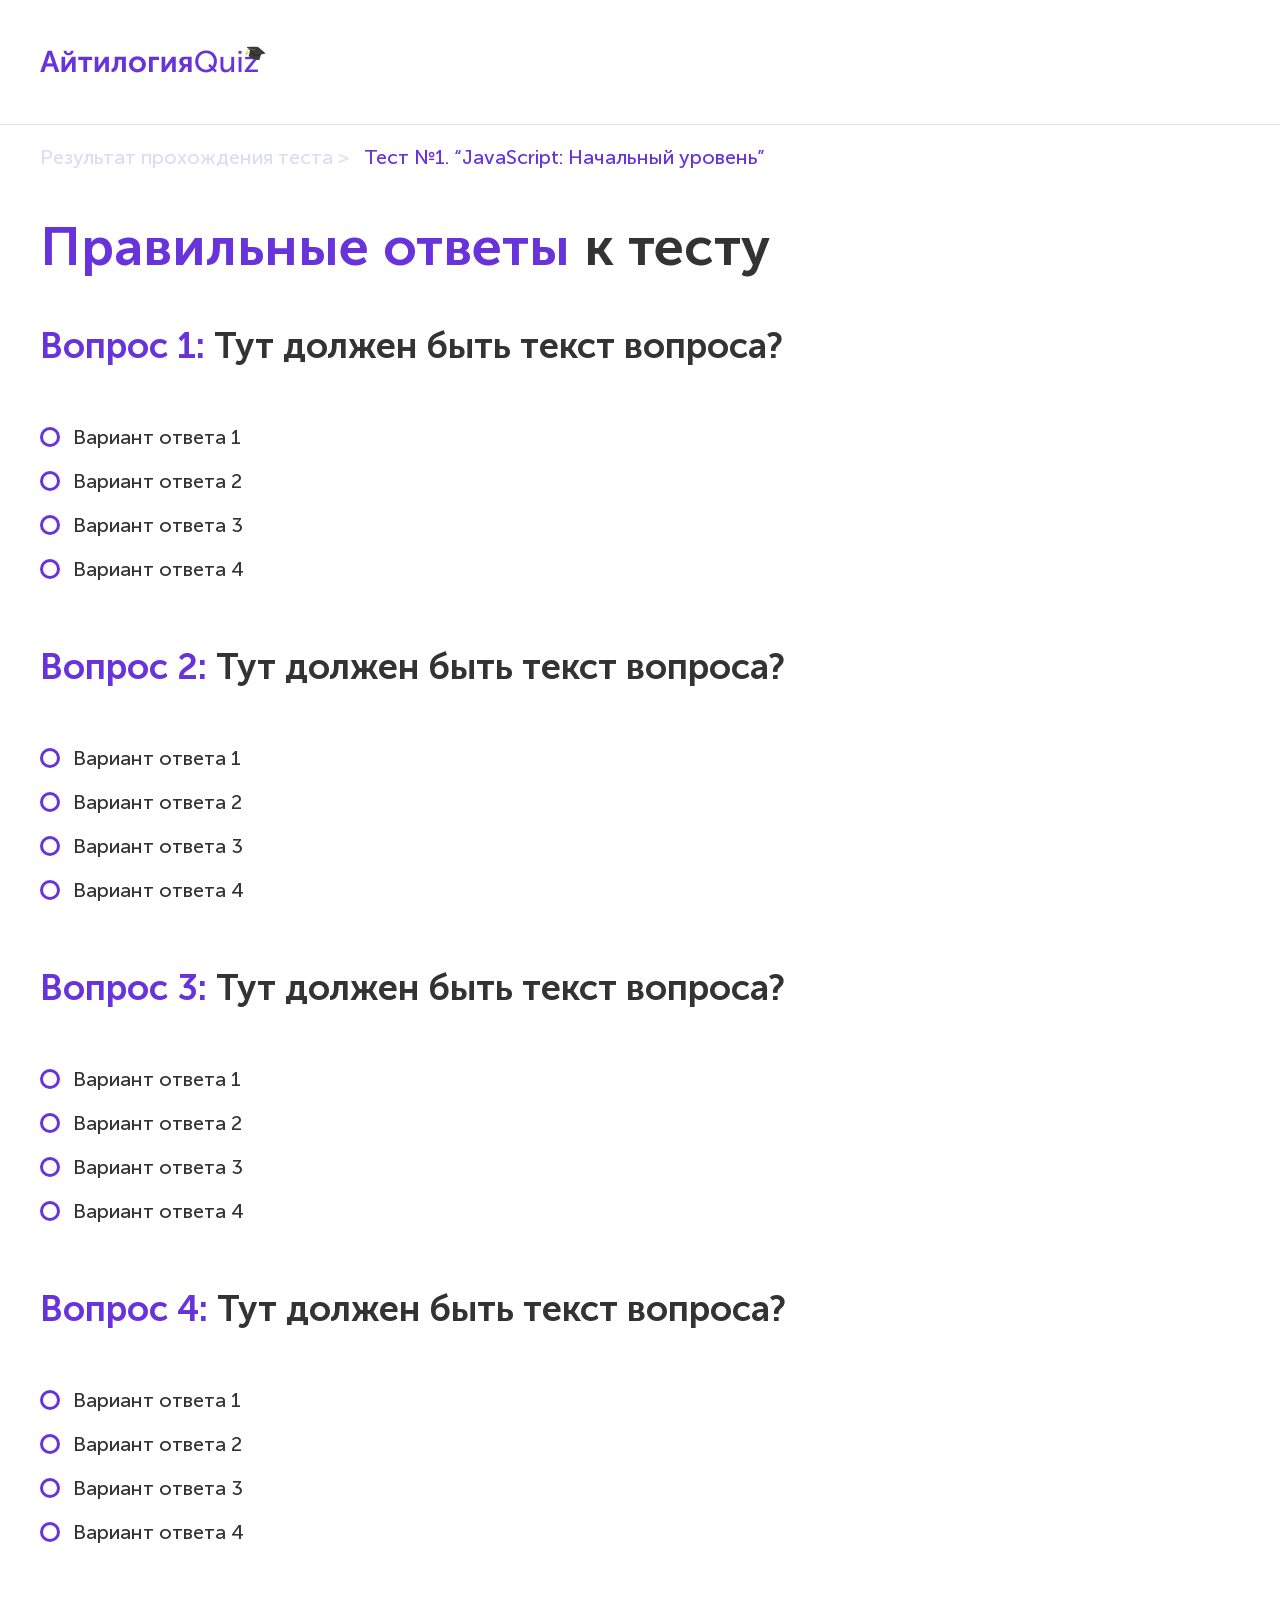
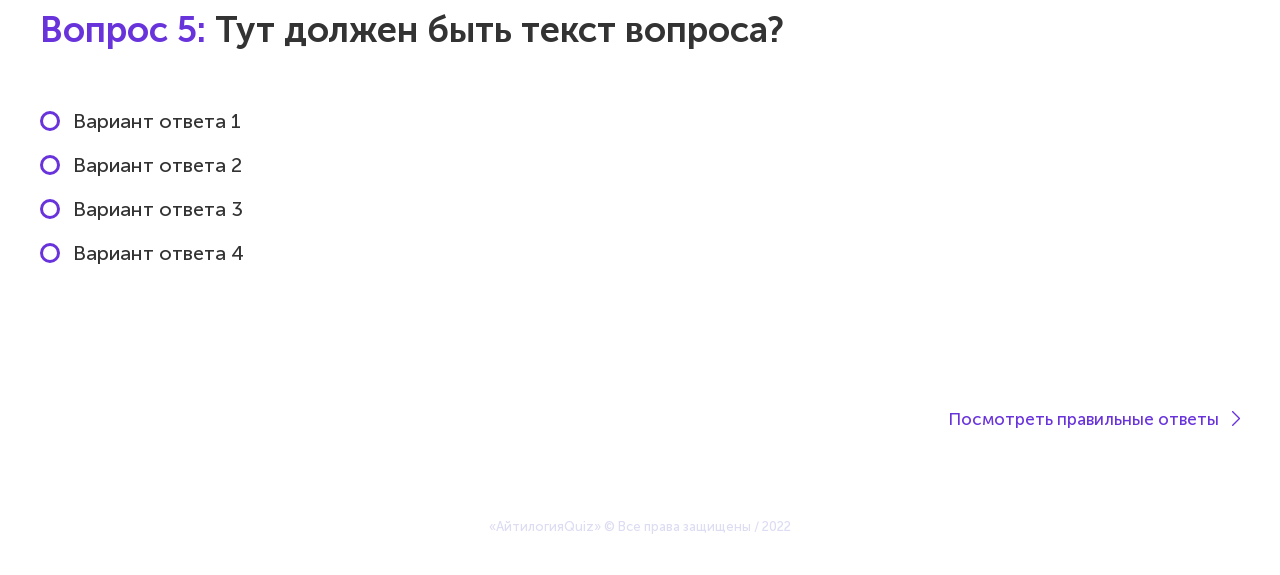
==== answers.html @ 6e6619f4 "someChanges" ====
<!DOCTYPE html>
<html lang="en">
<head>
    <meta charset="UTF-8">
    <title>Решение теста</title>
  <link rel="stylesheet" href="styles/common.css">
  <link rel="stylesheet" href="styles/answers.css">
</head>
<body>

<header class="header">
  <div class="container">
    <div class="logo">
      <img src="images/logo.png" alt="Логотип">
    </div>
  </div>
</header>

<section class="answer">
    <div class="container">
        <div class="answer-pre-title">
            Результат прохождения теста >
            <div id="answer-title">Тест №1. “JavaScript: Начальный уровень”</div>
        </div>
        <h1 class="big-title"><span>Правильные ответы</span> к тесту</h1>

        <div class="answer-question">
            <div class="answer-question-title" id="title">
                <span>Вопрос 1:</span> Тут должен быть текст вопроса?
            </div>
            <div class="answer-question-options" id="options">
                <div class="answer-question-option">
                    <input type="radio" id="answer-one" name="answer">
                    <label for="answer-one">Вариант ответа 1</label>
                </div>
                <div class="answer-question-option">
                    <input type="radio" id="answer-two" name="answer">
                    <label for="answer-two">Вариант ответа 2</label>
                </div>
                <div class="answer-question-option">
                    <input type="radio" id="answer-three" name="answer">
                    <label for="answer-three">Вариант ответа 3</label>
                </div>
                <div class="answer-question-option">
                    <input type="radio" id="answer-four" name="answer">
                    <label for="answer-four">Вариант ответа 4</label>
                </div>
            </div>
        </div>
        <div class="answer-question">
            <div class="answer-question-title" id="title2">
                <span>Вопрос 2:</span> Тут должен быть текст вопроса?
            </div>
            <div class="answer-question-options" id="options2">
                <div class="answer-question-option">
                    <input type="radio" id="answer-one2" name="answer">
                    <label for="answer-one2">Вариант ответа 1</label>
                </div>
                <div class="answer-question-option">
                    <input type="radio" id="answer-two2" name="answer">
                    <label for="answer-two2">Вариант ответа 2</label>
                </div>
                <div class="answer-question-option">
                    <input type="radio" id="answer-three2" name="answer">
                    <label for="answer-three2">Вариант ответа 3</label>
                </div>
                <div class="answer-question-option">
                    <input type="radio" id="answer-four2" name="answer">
                    <label for="answer-four2">Вариант ответа 4</label>
                </div>
            </div>
        </div>
        <div class="answer-question">
            <div class="answer-question-title" id="title3">
                <span>Вопрос 3:</span> Тут должен быть текст вопроса?
            </div>
            <div class="answer-question-options" id="options3">
                <div class="answer-question-option">
                    <input type="radio" id="answer-one3" name="answer">
                    <label for="answer-one3">Вариант ответа 1</label>
                </div>
                <div class="answer-question-option">
                    <input type="radio" id="answer-two3" name="answer">
                    <label for="answer-two3">Вариант ответа 2</label>
                </div>
                <div class="answer-question-option">
                    <input type="radio" id="answer-three3" name="answer">
                    <label for="answer-three3">Вариант ответа 3</label>
                </div>
                <div class="answer-question-option">
                    <input type="radio" id="answer-four3" name="answer">
                    <label for="answer-four3">Вариант ответа 4</label>
                </div>
            </div>
        </div>
        <div class="answer-question">
            <div class="answer-question-title" id="title4">
                <span>Вопрос 4:</span> Тут должен быть текст вопроса?
            </div>
            <div class="answer-question-options" id="options4">
                <div class="answer-question-option">
                    <input type="radio" id="answer-one4" name="answer">
                    <label for="answer-one4">Вариант ответа 1</label>
                </div>
                <div class="answer-question-option">
                    <input type="radio" id="answer-two4" name="answer">
                    <label for="answer-two4">Вариант ответа 2</label>
                </div>
                <div class="answer-question-option">
                    <input type="radio" id="answer-three4" name="answer">
                    <label for="answer-three4">Вариант ответа 3</label>
                </div>
                <div class="answer-question-option">
                    <input type="radio" id="answer-four4" name="answer">
                    <label for="answer-four4">Вариант ответа 4</label>
                </div>
            </div>
        </div>
        <div class="answer-question">
            <div class="answer-question-title" id="title5">
                <span>Вопрос 5:</span> Тут должен быть текст вопроса?
            </div>
            <div class="answer-question-options" id="options5">
                <div class="answer-question-option">
                    <input type="radio" id="answer-one5" name="answer">
                    <label for="answer-one5">Вариант ответа 1</label>
                </div>
                <div class="answer-question-option">
                    <input type="radio" id="answer-two5" name="answer">
                    <label for="answer-two5">Вариант ответа 2</label>
                </div>
                <div class="answer-question-option">
                    <input type="radio" id="answer-three5" name="answer">
                    <label for="answer-three5">Вариант ответа 3</label>
                </div>
                <div class="answer-question-option">
                    <input type="radio" id="answer-four5" name="answer">
                    <label for="answer-four5">Вариант ответа 4</label>
                </div>
            </div>
        </div>
        <div class="answer-result">
            <a href="answers.html" id="pass">Посмотреть правильные ответы <img src="images/arrow-test.png" alt="Стрелка"></a>
        </div>
    </div>
</section>

<footer class="footer">
  «АйтилогияQuiz» © Все права защищены / 2022
</footer>

<script src="scripts/common.js"></script>
<script src="scripts/answers.js"></script>
</body>
</html>
---- styles/common.css ----
body {
    margin: 0;
    font-family: "Museo Sans Cyrl", sans-serif;
    color: #333333;
}

a {
    color: #6933DC;
}

@font-face {
    src: url("../fonts/museosanscyrl-500.ttf");
    font-family: "Museo Sans Cyrl";
}
@font-face {
    src: url("../fonts/museosanscyrl-700.ttf");
    font-family: "Museo Sans Cyrl Bold";
}

.header {
    padding: 42px 0 40px;
    border-bottom: 1px solid #DCDCF3;
}

.container {
    max-width: 1200px;
    margin: 0 auto;
}

.button {
    padding: 14px 35px;
    background: #6933DC;
    border-radius: 6px;
    font-size: 17px;
    line-height: 20px;
    color: #FFFFFF;
    cursor: pointer;
    border: 0;
    transition: .4s;
    text-decoration: none;
}

a.button {
    display: inline-block;
}

.button:hover {
    background: #32098a;
}

.button:disabled {
    background-color: #e2dfe7;
    cursor: not-allowed;
}

.button-transparent {
    background: transparent;
    color: #6933DC;
    border: 1px solid #6933DC;
}

.button-transparent:hover {
    background: #6933DC;
    color: white;
}

.button-transparent:disabled {
    background: transparent;
    color: #e2dfe7;
    border: 1px solid #e2dfe7;
}

.footer {
    text-align: center;
    padding: 40px 0;
    font-size: 13px;
    line-height: 16px;
    color: #DCDCF3;
}

.common-title {
    font-family: 'Museo Sans Cyrl Bold', sans-serif;
    font-size: 48px;
    line-height: 58px;
    color: #333333;
}

.common-title span {
    color: #6933DC;
}

.big-title {
    font-family: 'Museo Sans Cyrl Bold', sans-serif;
    font-size: 54px;
    line-height: 65px;
}

.big-title span {
    color: #6933DC;
}
---- styles/answers.css ----
.answer {
    padding-top: 20px;
    padding-bottom: 50px;
}

.answer-pre-title {
    display: flex;
    font-size: 20px;
    line-height: 24px;
    color: #DCDCF3;
}

#answer-title {
    margin-left: 15px;
    font-size: 20px;
    line-height: 24px;
    color: #6933DC;
}


.answer-question-title {
    font-family: "Museo Sans Cyrl Bold", sans-serif;
    font-size: 36px;
    line-height: 43px;
}

.answer-question-title span {
    color: #6933DC;
}

.answer-question-options {
    margin-top: 58px;
    min-height: 220px;
}

.answer-question-option {
    font-size: 20px;
    line-height: 24px;
    margin-bottom: 20px;
    display: flex;
}

.answer-question-option label {
    cursor: pointer;
}

.answer-actions {
    display: flex;
    align-items: center;
    justify-content: space-between;
}

input[type="radio"] {
    appearance: none;
    -webkit-appearance: none;
    width: 20px;
    height: 20px;
    border: 3px solid #6933DC;
    border-radius: 50%;
    margin: 0 13px 0 0;
    transform: translateY(2px);

    display: grid;
    place-content: center;
}

input[type="radio"]::before {
    content: "";
    width: 10px;
    height: 10px;
    border-radius: 50%;
    box-shadow: inset 10px 10px #6933DC;
    transition: .2s ease transform;
    transform: scale(0);
}

input[type="radio"]:checked::before {
    transform: scale(1);
}

.test-progress-bar-item.complete .test-progress-bar-item-circle,
.test-progress-bar-item.active .test-progress-bar-item-circle {
    background: #6933DC;
}

.test-progress-bar-item.active::after {
    content: "";
    border-radius: 50%;
    position: absolute;
    z-index: 1;
    width: 14px;
    height: 14px;
    background: #DCDCF3;
    top: 6px;
}

.answer-result {
    margin-top: 80px;
    display: flex;
    justify-content: flex-end;
    align-self: stretch;
}

.answer-result a {
    font-size: 17px;
    line-height: 20px;
    color: #6933DC;
    text-decoration: none;
    display: flex;
    align-items: center;
}

.answer-result a img {
    margin-left: 13px;
}

.answer-result a:hover {
    text-decoration: underline;
}
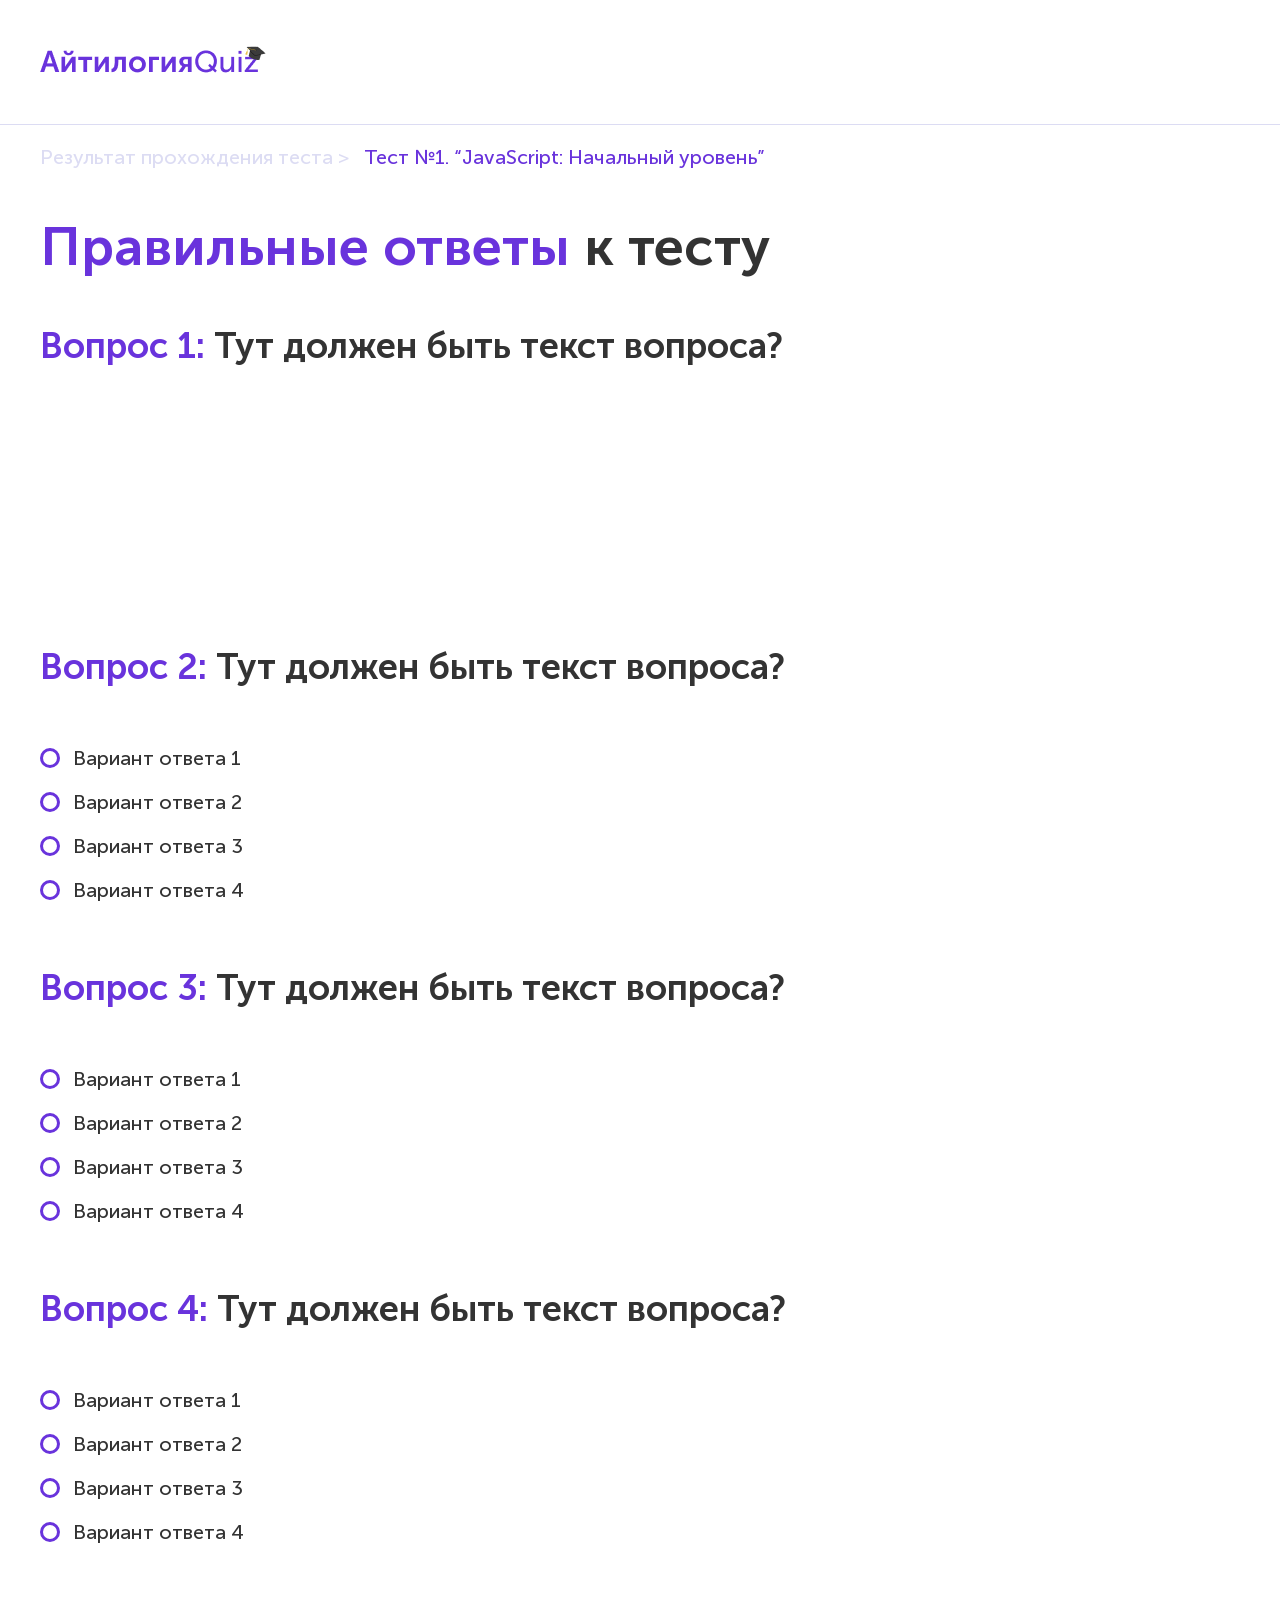
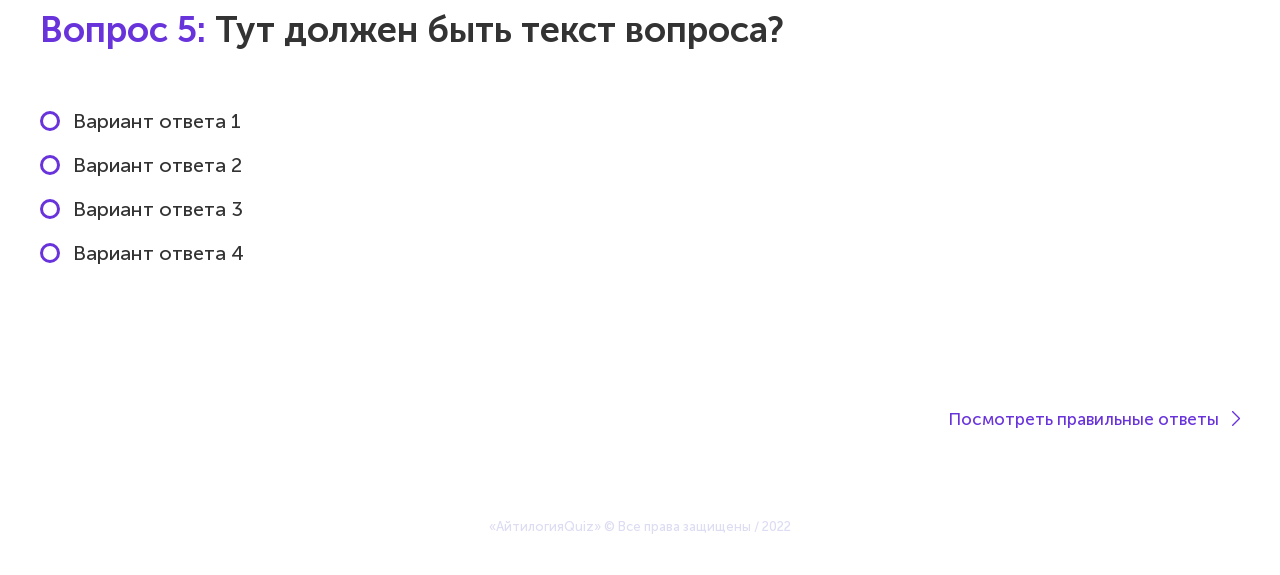
==== commit 1f81a120: "added answers page" ====
--- a/answers.html
+++ b/answers.html
@@ -29,22 +29,22 @@
                 <span>Вопрос 1:</span> Тут должен быть текст вопроса?
             </div>
             <div class="answer-question-options" id="options">
-                <div class="answer-question-option">
-                    <input type="radio" id="answer-one" name="answer">
-                    <label for="answer-one">Вариант ответа 1</label>
-                </div>
-                <div class="answer-question-option">
-                    <input type="radio" id="answer-two" name="answer">
-                    <label for="answer-two">Вариант ответа 2</label>
-                </div>
-                <div class="answer-question-option">
-                    <input type="radio" id="answer-three" name="answer">
-                    <label for="answer-three">Вариант ответа 3</label>
-                </div>
-                <div class="answer-question-option">
-                    <input type="radio" id="answer-four" name="answer">
-                    <label for="answer-four">Вариант ответа 4</label>
-                </div>
+<!--                <div class="answer-question-option">-->
+<!--                    <input type="radio" id="answer-one" name="answer-7">-->
+<!--                    <label for="answer-one">Вариант ответа 1</label>-->
+<!--                </div>-->
+<!--                <div class="answer-question-option">-->
+<!--                    <input type="radio" id="answer-two" name="answer-7">-->
+<!--                    <label for="answer-two">Вариант ответа 2</label>-->
+<!--                </div>-->
+<!--                <div class="answer-question-option">-->
+<!--                    <input type="radio" id="answer-three" name="answer-7">-->
+<!--                    <label for="answer-three">Вариант ответа 3</label>-->
+<!--                </div>-->
+<!--                <div class="answer-question-option">-->
+<!--                    <input type="radio" id="answer-four" name="answer-7">-->
+<!--                    <label for="answer-four">Вариант ответа 4</label>-->
+<!--                </div>-->
             </div>
         </div>
         <div class="answer-question">
@@ -53,19 +53,19 @@
             </div>
             <div class="answer-question-options" id="options2">
                 <div class="answer-question-option">
-                    <input type="radio" id="answer-one2" name="answer">
+                    <input type="radio" id="answer-one2" name="answer-8">
                     <label for="answer-one2">Вариант ответа 1</label>
                 </div>
                 <div class="answer-question-option">
-                    <input type="radio" id="answer-two2" name="answer">
+                    <input type="radio" id="answer-two2" name="answer-8">
                     <label for="answer-two2">Вариант ответа 2</label>
                 </div>
                 <div class="answer-question-option">
-                    <input type="radio" id="answer-three2" name="answer">
+                    <input type="radio" id="answer-three2" name="answer-8">
                     <label for="answer-three2">Вариант ответа 3</label>
                 </div>
                 <div class="answer-question-option">
-                    <input type="radio" id="answer-four2" name="answer">
+                    <input type="radio" id="answer-four2" name="answer-8">
                     <label for="answer-four2">Вариант ответа 4</label>
                 </div>
             </div>
@@ -76,19 +76,19 @@
             </div>
             <div class="answer-question-options" id="options3">
                 <div class="answer-question-option">
-                    <input type="radio" id="answer-one3" name="answer">
+                    <input type="radio" id="answer-one3" name="answer9">
                     <label for="answer-one3">Вариант ответа 1</label>
                 </div>
                 <div class="answer-question-option">
-                    <input type="radio" id="answer-two3" name="answer">
+                    <input type="radio" id="answer-two3" name="answer9">
                     <label for="answer-two3">Вариант ответа 2</label>
                 </div>
                 <div class="answer-question-option">
-                    <input type="radio" id="answer-three3" name="answer">
+                    <input type="radio" id="answer-three3" name="answer9">
                     <label for="answer-three3">Вариант ответа 3</label>
                 </div>
                 <div class="answer-question-option">
-                    <input type="radio" id="answer-four3" name="answer">
+                    <input type="radio" id="answer-four3" name="answer9">
                     <label for="answer-four3">Вариант ответа 4</label>
                 </div>
             </div>
@@ -99,19 +99,19 @@
             </div>
             <div class="answer-question-options" id="options4">
                 <div class="answer-question-option">
-                    <input type="radio" id="answer-one4" name="answer">
+                    <input type="radio" id="answer-one4" name="answer10">
                     <label for="answer-one4">Вариант ответа 1</label>
                 </div>
                 <div class="answer-question-option">
-                    <input type="radio" id="answer-two4" name="answer">
+                    <input type="radio" id="answer-two4" name="answer10">
                     <label for="answer-two4">Вариант ответа 2</label>
                 </div>
                 <div class="answer-question-option">
-                    <input type="radio" id="answer-three4" name="answer">
+                    <input type="radio" id="answer-three4" name="answer10">
                     <label for="answer-three4">Вариант ответа 3</label>
                 </div>
                 <div class="answer-question-option">
-                    <input type="radio" id="answer-four4" name="answer">
+                    <input type="radio" id="answer-four4" name="answer10">
                     <label for="answer-four4">Вариант ответа 4</label>
                 </div>
             </div>
@@ -122,19 +122,19 @@
             </div>
             <div class="answer-question-options" id="options5">
                 <div class="answer-question-option">
-                    <input type="radio" id="answer-one5" name="answer">
+                    <input type="radio" id="answer-one5" name="answer11">
                     <label for="answer-one5">Вариант ответа 1</label>
                 </div>
                 <div class="answer-question-option">
-                    <input type="radio" id="answer-two5" name="answer">
+                    <input type="radio" id="answer-two5" name="answer11">
                     <label for="answer-two5">Вариант ответа 2</label>
                 </div>
                 <div class="answer-question-option">
-                    <input type="radio" id="answer-three5" name="answer">
+                    <input type="radio" id="answer-three5" name="answer11">
                     <label for="answer-three5">Вариант ответа 3</label>
                 </div>
                 <div class="answer-question-option">
-                    <input type="radio" id="answer-four5" name="answer">
+                    <input type="radio" id="answer-four5" name="answer11">
                     <label for="answer-four5">Вариант ответа 4</label>
                 </div>
             </div>
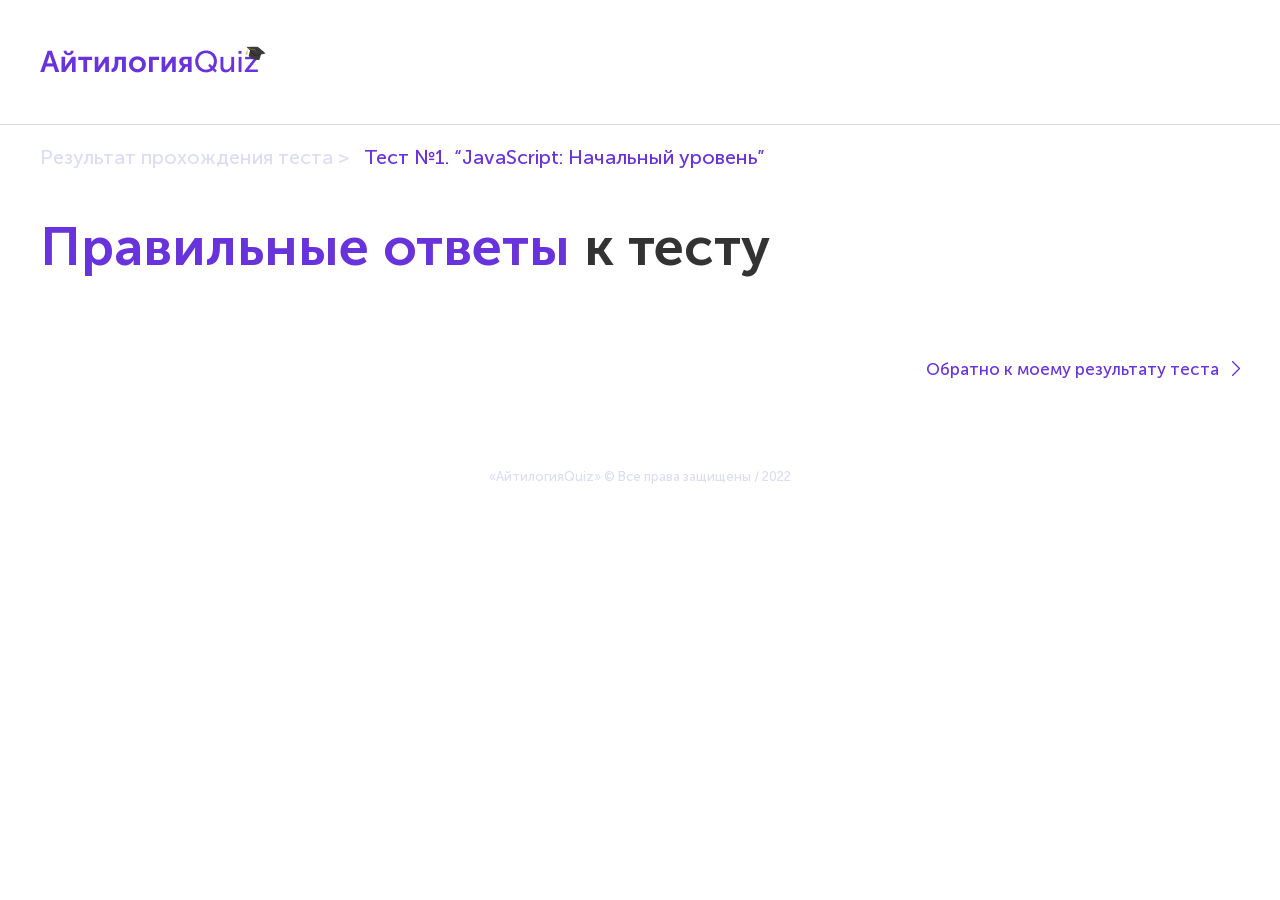
==== commit 7cb41e78: "someChanges" ====
--- a/answers.html
+++ b/answers.html
@@ -23,124 +23,11 @@
             <div id="answer-title">Тест №1. “JavaScript: Начальный уровень”</div>
         </div>
         <h1 class="big-title"><span>Правильные ответы</span> к тесту</h1>
-
+        <div class="answer-wrapper"></div>
         <div class="answer-question">
-            <div class="answer-question-title" id="title">
-                <span>Вопрос 1:</span> Тут должен быть текст вопроса?
-            </div>
-            <div class="answer-question-options" id="options">
-<!--                <div class="answer-question-option">-->
-<!--                    <input type="radio" id="answer-one" name="answer-7">-->
-<!--                    <label for="answer-one">Вариант ответа 1</label>-->
-<!--                </div>-->
-<!--                <div class="answer-question-option">-->
-<!--                    <input type="radio" id="answer-two" name="answer-7">-->
-<!--                    <label for="answer-two">Вариант ответа 2</label>-->
-<!--                </div>-->
-<!--                <div class="answer-question-option">-->
-<!--                    <input type="radio" id="answer-three" name="answer-7">-->
-<!--                    <label for="answer-three">Вариант ответа 3</label>-->
-<!--                </div>-->
-<!--                <div class="answer-question-option">-->
-<!--                    <input type="radio" id="answer-four" name="answer-7">-->
-<!--                    <label for="answer-four">Вариант ответа 4</label>-->
-<!--                </div>-->
-            </div>
-        </div>
-        <div class="answer-question">
-            <div class="answer-question-title" id="title2">
-                <span>Вопрос 2:</span> Тут должен быть текст вопроса?
-            </div>
-            <div class="answer-question-options" id="options2">
-                <div class="answer-question-option">
-                    <input type="radio" id="answer-one2" name="answer-8">
-                    <label for="answer-one2">Вариант ответа 1</label>
-                </div>
-                <div class="answer-question-option">
-                    <input type="radio" id="answer-two2" name="answer-8">
-                    <label for="answer-two2">Вариант ответа 2</label>
-                </div>
-                <div class="answer-question-option">
-                    <input type="radio" id="answer-three2" name="answer-8">
-                    <label for="answer-three2">Вариант ответа 3</label>
-                </div>
-                <div class="answer-question-option">
-                    <input type="radio" id="answer-four2" name="answer-8">
-                    <label for="answer-four2">Вариант ответа 4</label>
-                </div>
-            </div>
-        </div>
-        <div class="answer-question">
-            <div class="answer-question-title" id="title3">
-                <span>Вопрос 3:</span> Тут должен быть текст вопроса?
-            </div>
-            <div class="answer-question-options" id="options3">
-                <div class="answer-question-option">
-                    <input type="radio" id="answer-one3" name="answer9">
-                    <label for="answer-one3">Вариант ответа 1</label>
-                </div>
-                <div class="answer-question-option">
-                    <input type="radio" id="answer-two3" name="answer9">
-                    <label for="answer-two3">Вариант ответа 2</label>
-                </div>
-                <div class="answer-question-option">
-                    <input type="radio" id="answer-three3" name="answer9">
-                    <label for="answer-three3">Вариант ответа 3</label>
-                </div>
-                <div class="answer-question-option">
-                    <input type="radio" id="answer-four3" name="answer9">
-                    <label for="answer-four3">Вариант ответа 4</label>
-                </div>
-            </div>
-        </div>
-        <div class="answer-question">
-            <div class="answer-question-title" id="title4">
-                <span>Вопрос 4:</span> Тут должен быть текст вопроса?
-            </div>
-            <div class="answer-question-options" id="options4">
-                <div class="answer-question-option">
-                    <input type="radio" id="answer-one4" name="answer10">
-                    <label for="answer-one4">Вариант ответа 1</label>
-                </div>
-                <div class="answer-question-option">
-                    <input type="radio" id="answer-two4" name="answer10">
-                    <label for="answer-two4">Вариант ответа 2</label>
-                </div>
-                <div class="answer-question-option">
-                    <input type="radio" id="answer-three4" name="answer10">
-                    <label for="answer-three4">Вариант ответа 3</label>
-                </div>
-                <div class="answer-question-option">
-                    <input type="radio" id="answer-four4" name="answer10">
-                    <label for="answer-four4">Вариант ответа 4</label>
-                </div>
-            </div>
-        </div>
-        <div class="answer-question">
-            <div class="answer-question-title" id="title5">
-                <span>Вопрос 5:</span> Тут должен быть текст вопроса?
-            </div>
-            <div class="answer-question-options" id="options5">
-                <div class="answer-question-option">
-                    <input type="radio" id="answer-one5" name="answer11">
-                    <label for="answer-one5">Вариант ответа 1</label>
-                </div>
-                <div class="answer-question-option">
-                    <input type="radio" id="answer-two5" name="answer11">
-                    <label for="answer-two5">Вариант ответа 2</label>
-                </div>
-                <div class="answer-question-option">
-                    <input type="radio" id="answer-three5" name="answer11">
-                    <label for="answer-three5">Вариант ответа 3</label>
-                </div>
-                <div class="answer-question-option">
-                    <input type="radio" id="answer-four5" name="answer11">
-                    <label for="answer-four5">Вариант ответа 4</label>
-                </div>
-            </div>
-        </div>
+    </div>
         <div class="answer-result">
-            <a href="answers.html" id="pass">Посмотреть правильные ответы <img src="images/arrow-test.png" alt="Стрелка"></a>
+            <a href="result.html" id="pass">Обратно к моему результату теста <img src="images/arrow-test.png" alt="Стрелка"></a>
         </div>
     </div>
 </section>
--- a/styles/answers.css
+++ b/styles/answers.css
@@ -116,4 +116,8 @@
 
 .answer-result a:hover {
     text-decoration: underline;
+}
+
+.answer-question:nth-child(3) {
+    margin-top: 51px;
 }
